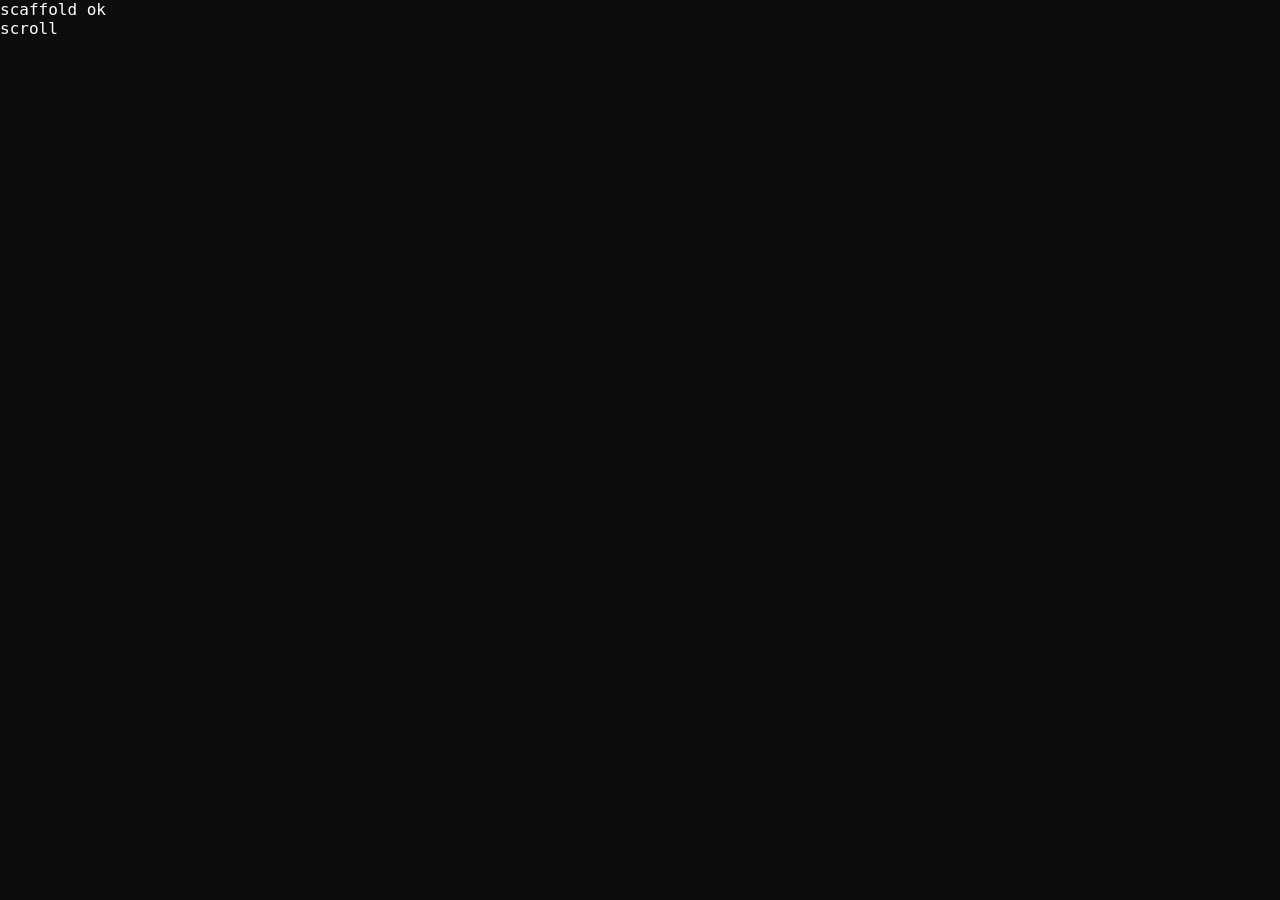
==== index.html @ 96d2d11c "chore: scaffold portfolio, self-host font, vendor GSAP" ====
<!doctype html>
<html lang="en">
<head>
  <meta charset="utf-8" />
  <meta name="viewport" content="width=device-width, initial-scale=1" />
  <title>Anna Belova — Product Designer</title>
  <link rel="preload" href="fonts/IntelOneMono-Medium.woff2" as="font" type="font/woff2" crossorigin />
  <link rel="stylesheet" href="css/styles.css" />
</head>
<body>
  <main id="app"></main>
  <nav id="dots" aria-label="Slide navigation"></nav>
  <div id="scroll-cue" aria-hidden="true">scroll</div>

  <script src="vendor/gsap.min.js"></script>
  <script src="vendor/ScrollTrigger.min.js"></script>
  <script type="module" src="js/main.js"></script>
</body>
</html>
---- css/styles.css ----
@font-face {
  font-family: "Intel One Mono";
  src: url("../fonts/IntelOneMono-Regular.woff2") format("woff2");
  font-weight: 400;
  font-style: normal;
  font-display: swap;
}
@font-face {
  font-family: "Intel One Mono";
  src: url("../fonts/IntelOneMono-Medium.woff2") format("woff2");
  font-weight: 500;
  font-style: normal;
  font-display: swap;
}

:root {
  --bg: #0d0d0d;          /* refined in Task 2 from Figma */
  --fg: #ffffff;
  --muted: #7a7a7a;
  --tag-bg: rgba(255, 255, 255, 0.1);
  --radius: 8px;
}

*, *::before, *::after { box-sizing: border-box; }
html, body { margin: 0; padding: 0; height: 100%; }
body {
  background: var(--bg);
  color: var(--fg);
  font-family: "Intel One Mono", ui-monospace, monospace;
  overflow: hidden;            /* desktop paging owns scroll; overridden on mobile in Task 8 */
}
img { display: block; max-width: 100%; }
a { color: inherit; }
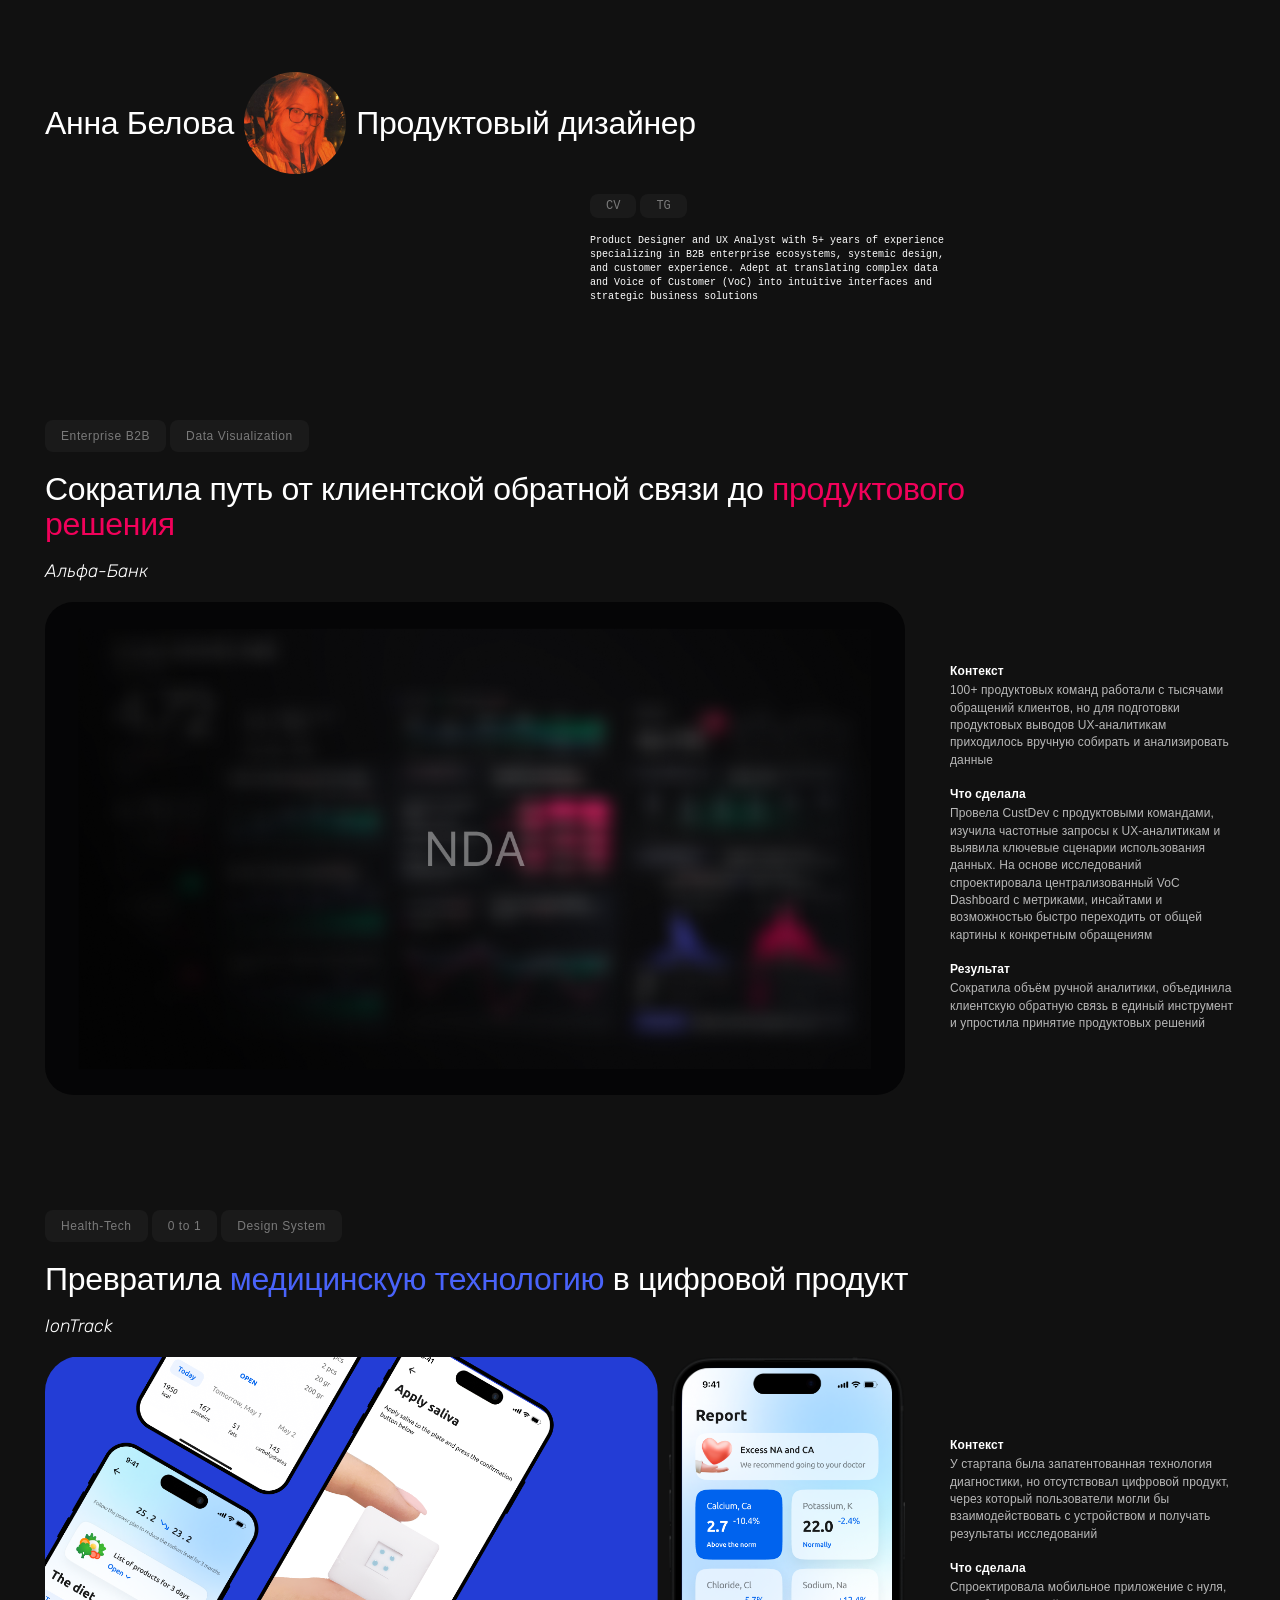
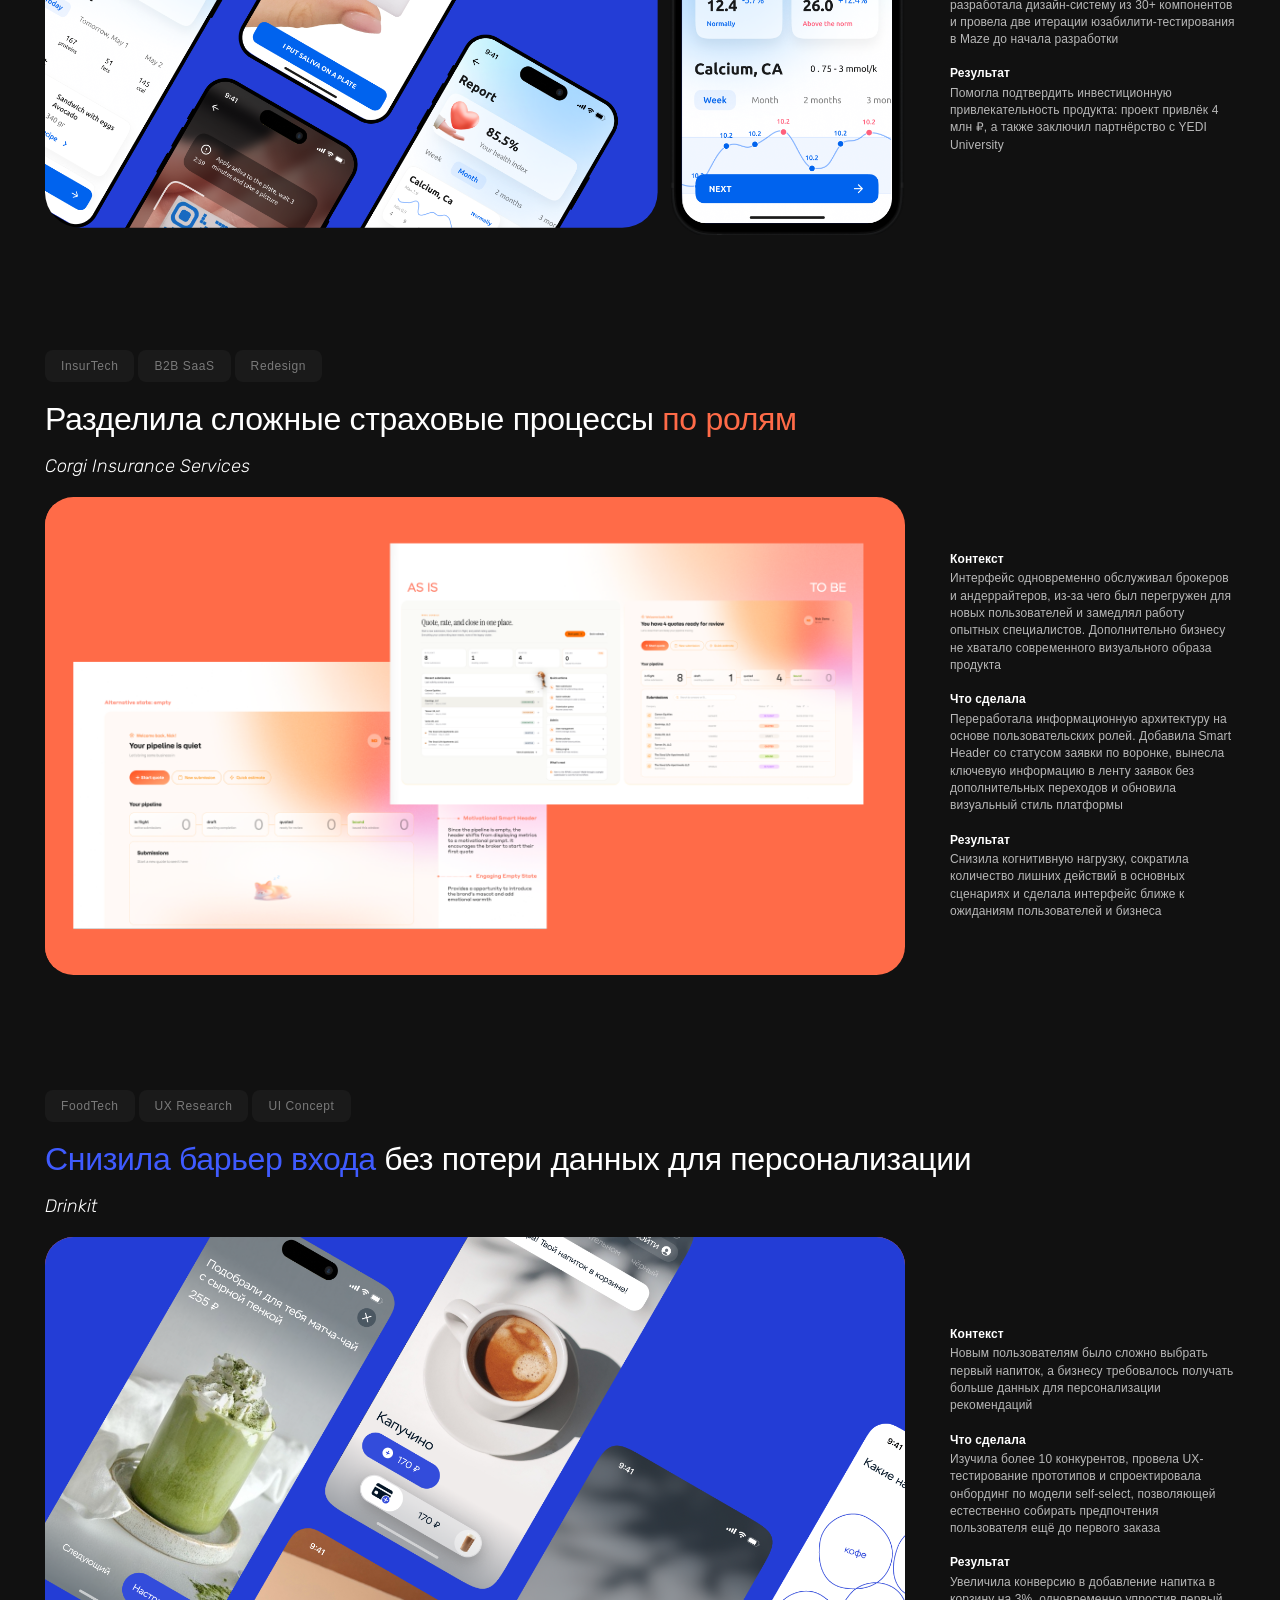
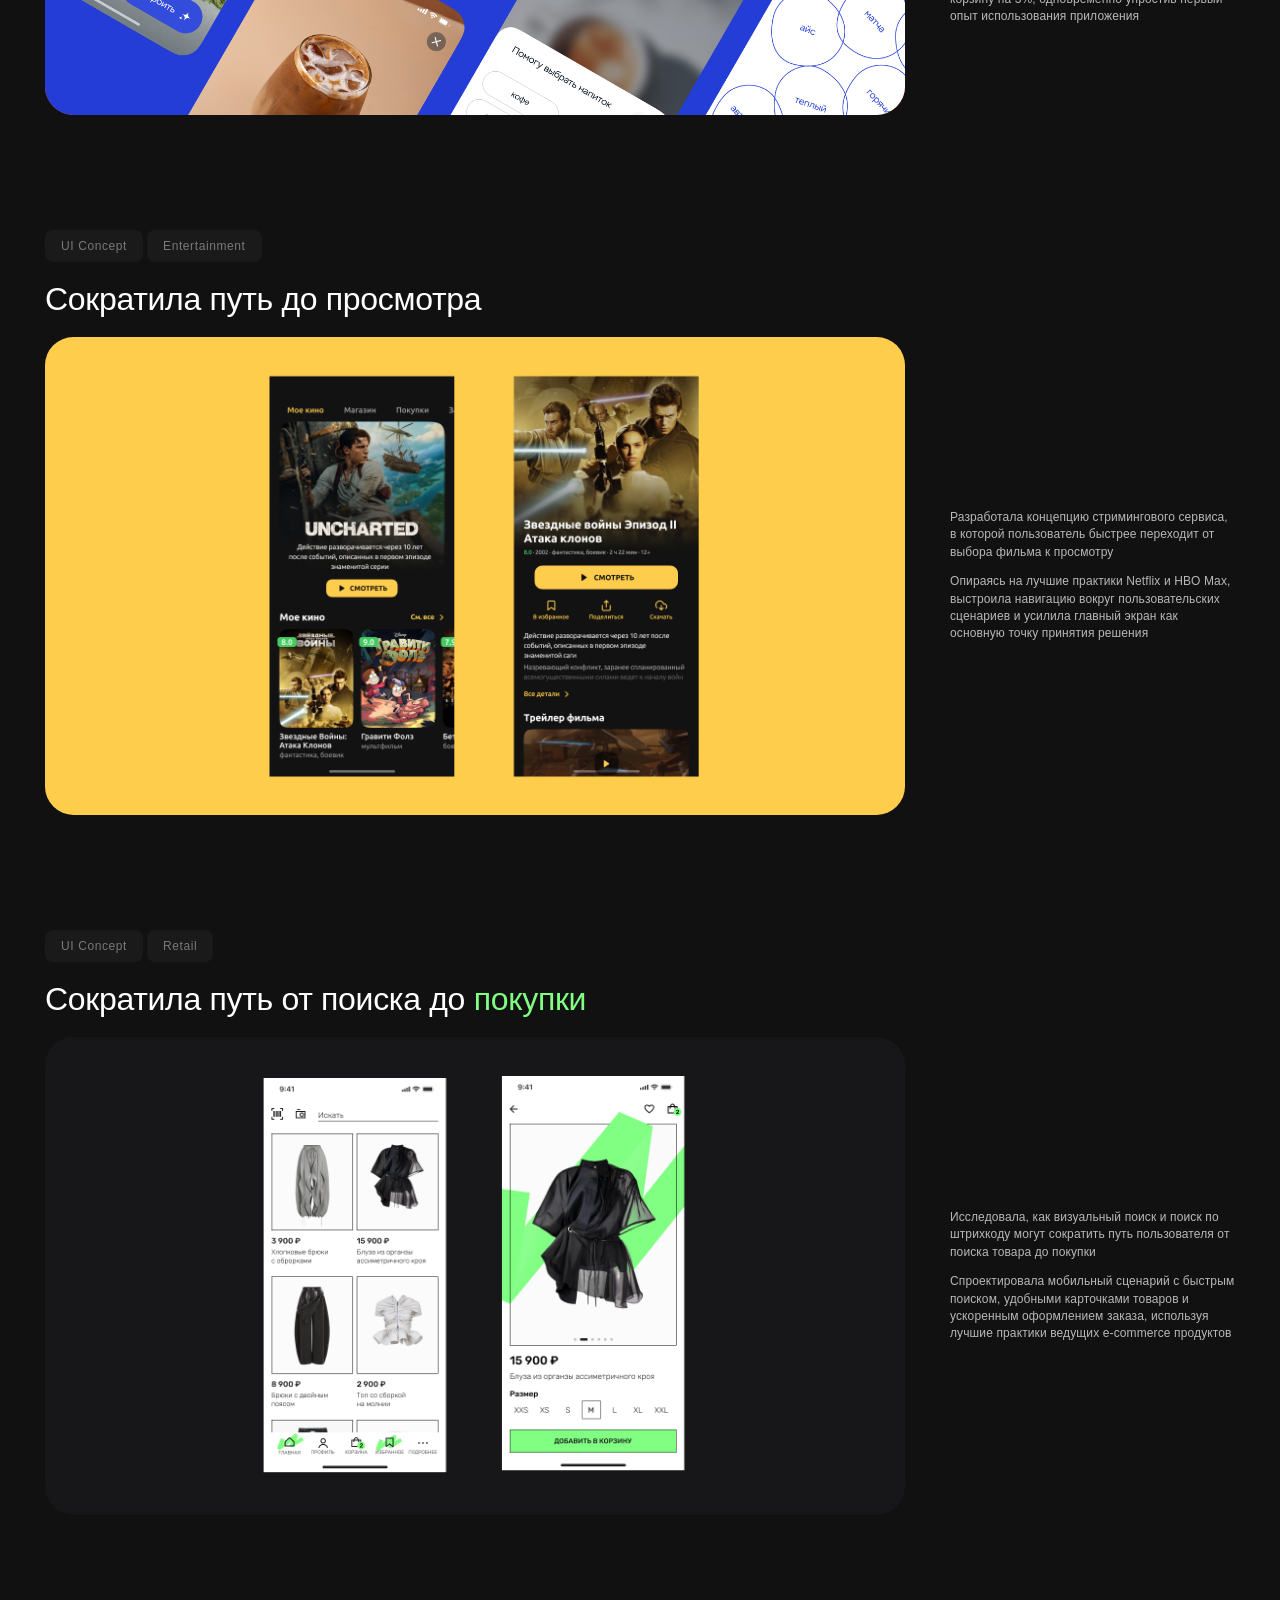
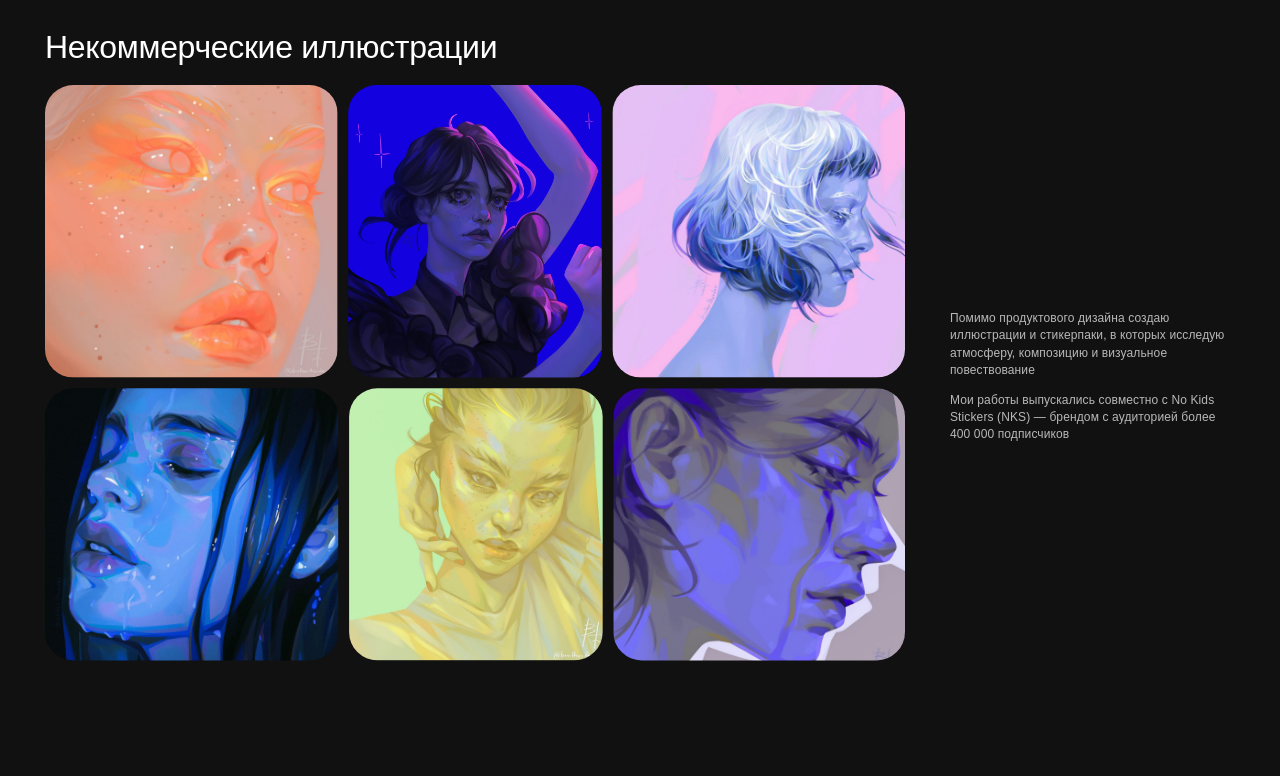
==== commit 5cbf9dd5: "redesign v2: new Figma layout + vertical scroll with reveal-on-enter - Match updated Figma (node 173" ====
--- a/index.html
+++ b/index.html
@@ -1,19 +1,13 @@
 <!doctype html>
-<html lang="en">
+<html lang="ru">
 <head>
   <meta charset="utf-8" />
   <meta name="viewport" content="width=device-width, initial-scale=1" />
-  <title>Anna Belova — Product Designer</title>
-  <link rel="preload" href="fonts/IntelOneMono-Medium.woff2" as="font" type="font/woff2" crossorigin />
+  <title>Анна Белова — Продуктовый дизайнер</title>
   <link rel="stylesheet" href="css/styles.css" />
 </head>
 <body>
   <main id="app"></main>
-  <nav id="dots" aria-label="Slide navigation"></nav>
-  <div id="scroll-cue" aria-hidden="true">scroll</div>
-
-  <script src="vendor/gsap.min.js"></script>
-  <script src="vendor/ScrollTrigger.min.js"></script>
   <script type="module" src="js/main.js"></script>
 </body>
 </html>
--- a/css/styles.css
+++ b/css/styles.css
@@ -1,33 +1,152 @@
+/* ── fonts ───────────────────────────────────────────────────────────── */
 @font-face {
   font-family: "Intel One Mono";
   src: url("../fonts/IntelOneMono-Regular.woff2") format("woff2");
-  font-weight: 400;
-  font-style: normal;
-  font-display: swap;
+  font-weight: 400; font-style: normal; font-display: swap;
 }
 @font-face {
   font-family: "Intel One Mono";
   src: url("../fonts/IntelOneMono-Medium.woff2") format("woff2");
-  font-weight: 500;
-  font-style: normal;
-  font-display: swap;
+  font-weight: 500; font-style: normal; font-display: swap;
+}
+/* Rubik Light Italic — client names (latin + cyrillic) */
+@font-face {
+  font-family: "Rubik";
+  src: url("../fonts/Rubik-300italic-cyrillic.woff2") format("woff2");
+  font-weight: 300; font-style: italic; font-display: swap;
+  unicode-range: U+0301, U+0400-045F, U+0490-0491, U+04B0-04B1, U+2116;
+}
+@font-face {
+  font-family: "Rubik";
+  src: url("../fonts/Rubik-300italic-latin.woff2") format("woff2");
+  font-weight: 300; font-style: italic; font-display: swap;
+  unicode-range: U+0000-00FF, U+0131, U+0152-0153, U+2000-206F, U+2074, U+20AC, U+2122, U+2212, U+2215;
 }
 
 :root {
-  --bg: #0d0d0d;          /* refined in Task 2 from Figma */
+  --bg: #111111;
   --fg: #ffffff;
   --muted: #7a7a7a;
-  --tag-bg: rgba(255, 255, 255, 0.1);
+  --body: rgba(255, 255, 255, 0.7);
+  --tag-bg: rgba(255, 255, 255, 0.04);
   --radius: 8px;
+  /* SF Pro on Apple devices, graceful sans fallback (all have Cyrillic) elsewhere */
+  --font-sans: -apple-system, BlinkMacSystemFont, "SF Pro Text", "SF Pro Display", "Segoe UI", Roboto, "Helvetica Neue", Arial, sans-serif;
+  --font-mono: "Intel One Mono", ui-monospace, "SFMono-Regular", monospace;
+  --font-serif: "Rubik", var(--font-sans);
+  --gutter: clamp(16px, 3.5vw, 48px);
 }
 
 *, *::before, *::after { box-sizing: border-box; }
-html, body { margin: 0; padding: 0; height: 100%; }
+html, body { margin: 0; padding: 0; }
 body {
   background: var(--bg);
   color: var(--fg);
-  font-family: "Intel One Mono", ui-monospace, monospace;
-  overflow: hidden;            /* desktop paging owns scroll; overridden on mobile in Task 8 */
+  font-family: var(--font-sans);
+  -webkit-font-smoothing: antialiased;
+  text-rendering: optimizeLegibility;
 }
 img { display: block; max-width: 100%; }
 a { color: inherit; }
+
+/* ── page container ──────────────────────────────────────────────────── */
+#app {
+  max-width: 1350px;
+  margin: 0 auto;
+  padding: clamp(48px, 8vh, 96px) var(--gutter) clamp(80px, 12vh, 160px);
+  display: flex;
+  flex-direction: column;
+  gap: clamp(64px, 9vw, 132px);
+}
+
+/* ── reveal-on-scroll ────────────────────────────────────────────────── */
+html.js .reveal {
+  opacity: 0;
+  transform: translateY(26px);
+  transition: opacity 0.7s cubic-bezier(0.22, 0.61, 0.36, 1),
+              transform 0.7s cubic-bezier(0.22, 0.61, 0.36, 1);
+  transition-delay: calc(var(--i, 0) * 0.09s);
+  will-change: opacity, transform;
+}
+.block.is-in .reveal { opacity: 1; transform: none; }
+
+/* ── shared pills ────────────────────────────────────────────────────── */
+.pill {
+  display: inline-flex; align-items: center; justify-content: center;
+  background: var(--tag-bg); color: var(--muted); border-radius: var(--radius);
+  white-space: nowrap; text-decoration: none;
+}
+
+/* ── bio ─────────────────────────────────────────────────────────────── */
+.bio { width: 100%; max-width: 914px; display: flex; flex-direction: column; gap: 8px; }
+.bio__headline { display: flex; align-items: center; gap: 10px; }
+.bio__name, .bio__role {
+  font-family: var(--font-sans); font-weight: 500;
+  font-size: clamp(24px, 3.4vw, 32px); line-height: 1.1; letter-spacing: -0.01em;
+}
+.bio__photo {
+  width: clamp(76px, 8vw, 110px); aspect-ratio: 1; border-radius: 50%;
+  object-fit: cover; transform: rotate(-0.36deg); flex: none;
+}
+.bio__meta {
+  margin-top: 12px; margin-left: auto; width: min(369px, 100%);
+  display: flex; flex-direction: column; gap: 16px;
+}
+.bio__tags { display: flex; gap: 4px; }
+.bio__tags .pill { height: 24px; padding: 4px 16px; font-family: var(--font-mono); font-weight: 500; font-size: 12px; }
+.bio__text { margin: 0; font-family: var(--font-mono); font-size: 10px; line-height: 1.4; }
+
+/* ── case block ──────────────────────────────────────────────────────── */
+.case { display: flex; flex-direction: column; gap: 20px; }
+.case__tags { display: flex; flex-wrap: wrap; gap: 4px; }
+.case__tags .pill {
+  height: 32px; padding: 4px 16px;
+  font-family: var(--font-sans); font-weight: 500; font-size: 12px; letter-spacing: 0.05em;
+}
+.case__title {
+  margin: 0; max-width: 970px;
+  font-family: var(--font-sans); font-weight: 500;
+  font-size: clamp(24px, 3.4vw, 32px); line-height: 1.1; letter-spacing: -0.01em;
+}
+.case__title .accent { color: var(--accent, var(--fg)); }
+.case__client {
+  margin: 0; font-family: var(--font-serif); font-weight: 300; font-style: italic;
+  font-size: clamp(15px, 1.8vw, 18px); line-height: 1.1; color: var(--fg);
+}
+
+.case__row { display: flex; align-items: center; gap: var(--gutter); }
+.case__media { flex: 1 1 0; min-width: 0; }
+.case__body {
+  flex: 0 0 clamp(210px, 24%, 300px);
+  display: flex; flex-direction: column;
+  font-family: var(--font-sans); font-size: 12px; line-height: 1.45; letter-spacing: 0.01em;
+}
+.case__body p { margin: 0; color: var(--body); }
+.case__body p + p { margin-top: 1em; }
+.case__body p.h { color: var(--fg); font-weight: 700; margin-top: 1.4em; }
+.case__body p.h:first-child { margin-top: 0; }
+.case__body p.h + p { margin-top: 0.15em; }
+
+/* ── showcase (image box, scaled from design px) ─────────────────────── */
+.showcase-wrap { position: relative; width: 100%; }
+.showcase {
+  position: absolute; top: 0; left: 0;
+  transform-origin: top left; overflow: hidden;
+}
+.layer { position: absolute; overflow: hidden; }
+.layer__img { position: absolute; display: block; max-width: none; }
+
+/* ── mobile / narrow ─────────────────────────────────────────────────── */
+@media (max-width: 860px) {
+  .case__row { flex-direction: column; align-items: stretch; gap: 20px; }
+  .case__media { width: 100%; }
+  .case__body { flex: none; width: 100%; max-width: 520px; }
+  .bio { max-width: 100%; }
+  .bio__headline { flex-wrap: wrap; }
+  .bio__meta { margin-left: 0; width: 100%; }
+}
+
+/* ── reduced motion ──────────────────────────────────────────────────── */
+@media (prefers-reduced-motion: reduce) {
+  html.js .reveal { opacity: 1 !important; transform: none !important; transition: none; }
+}
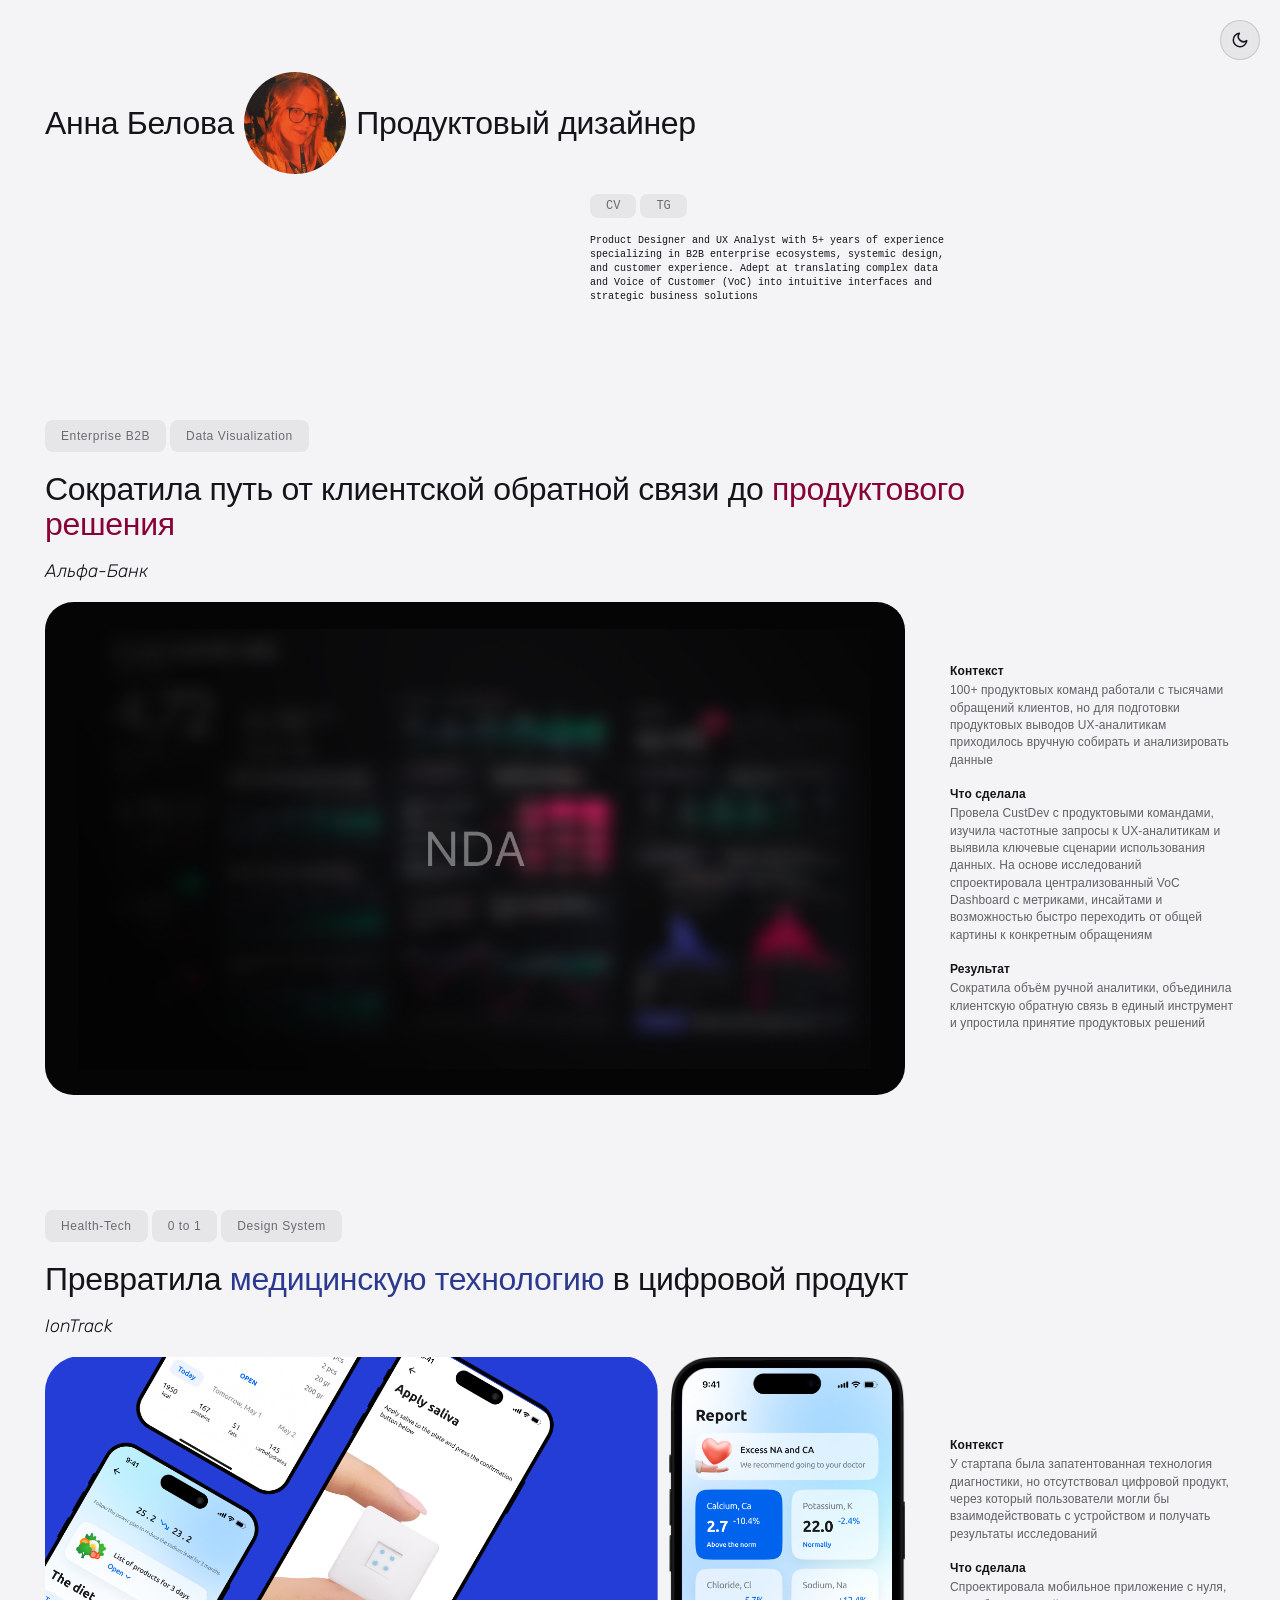
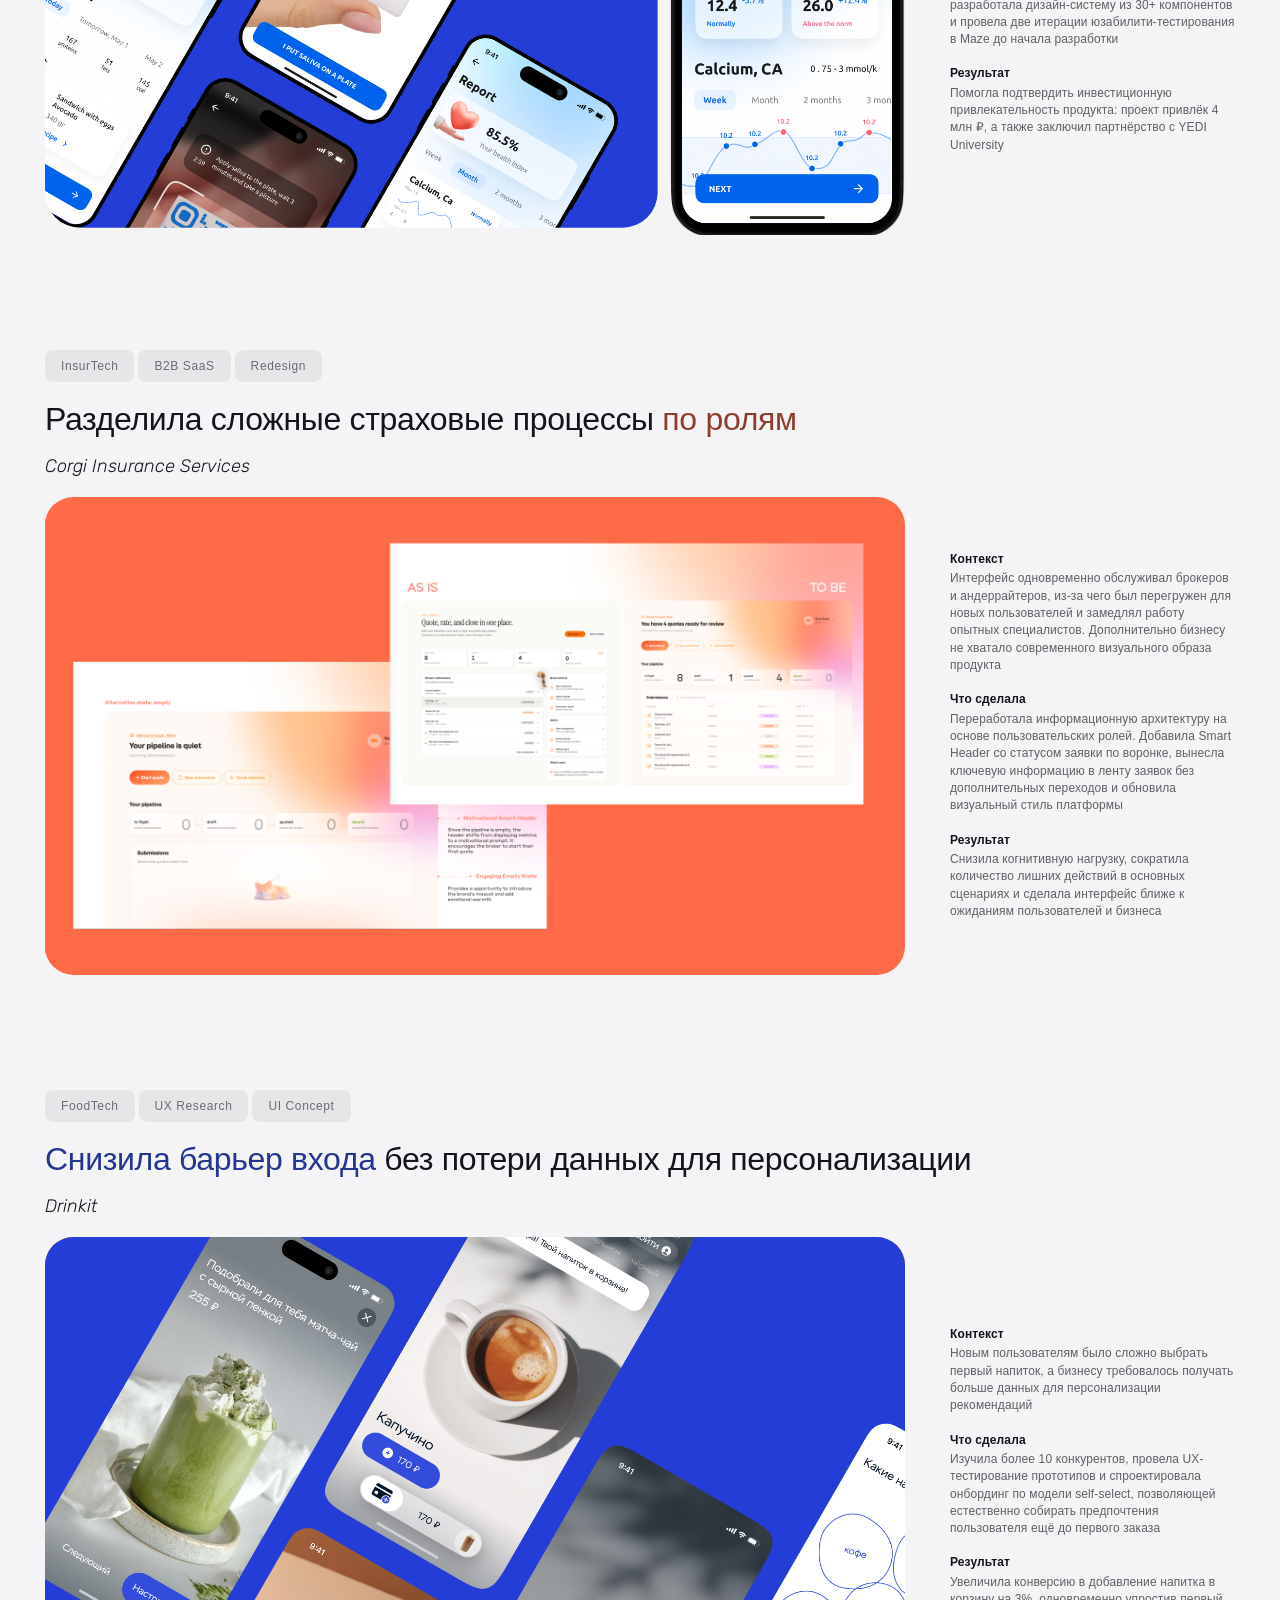
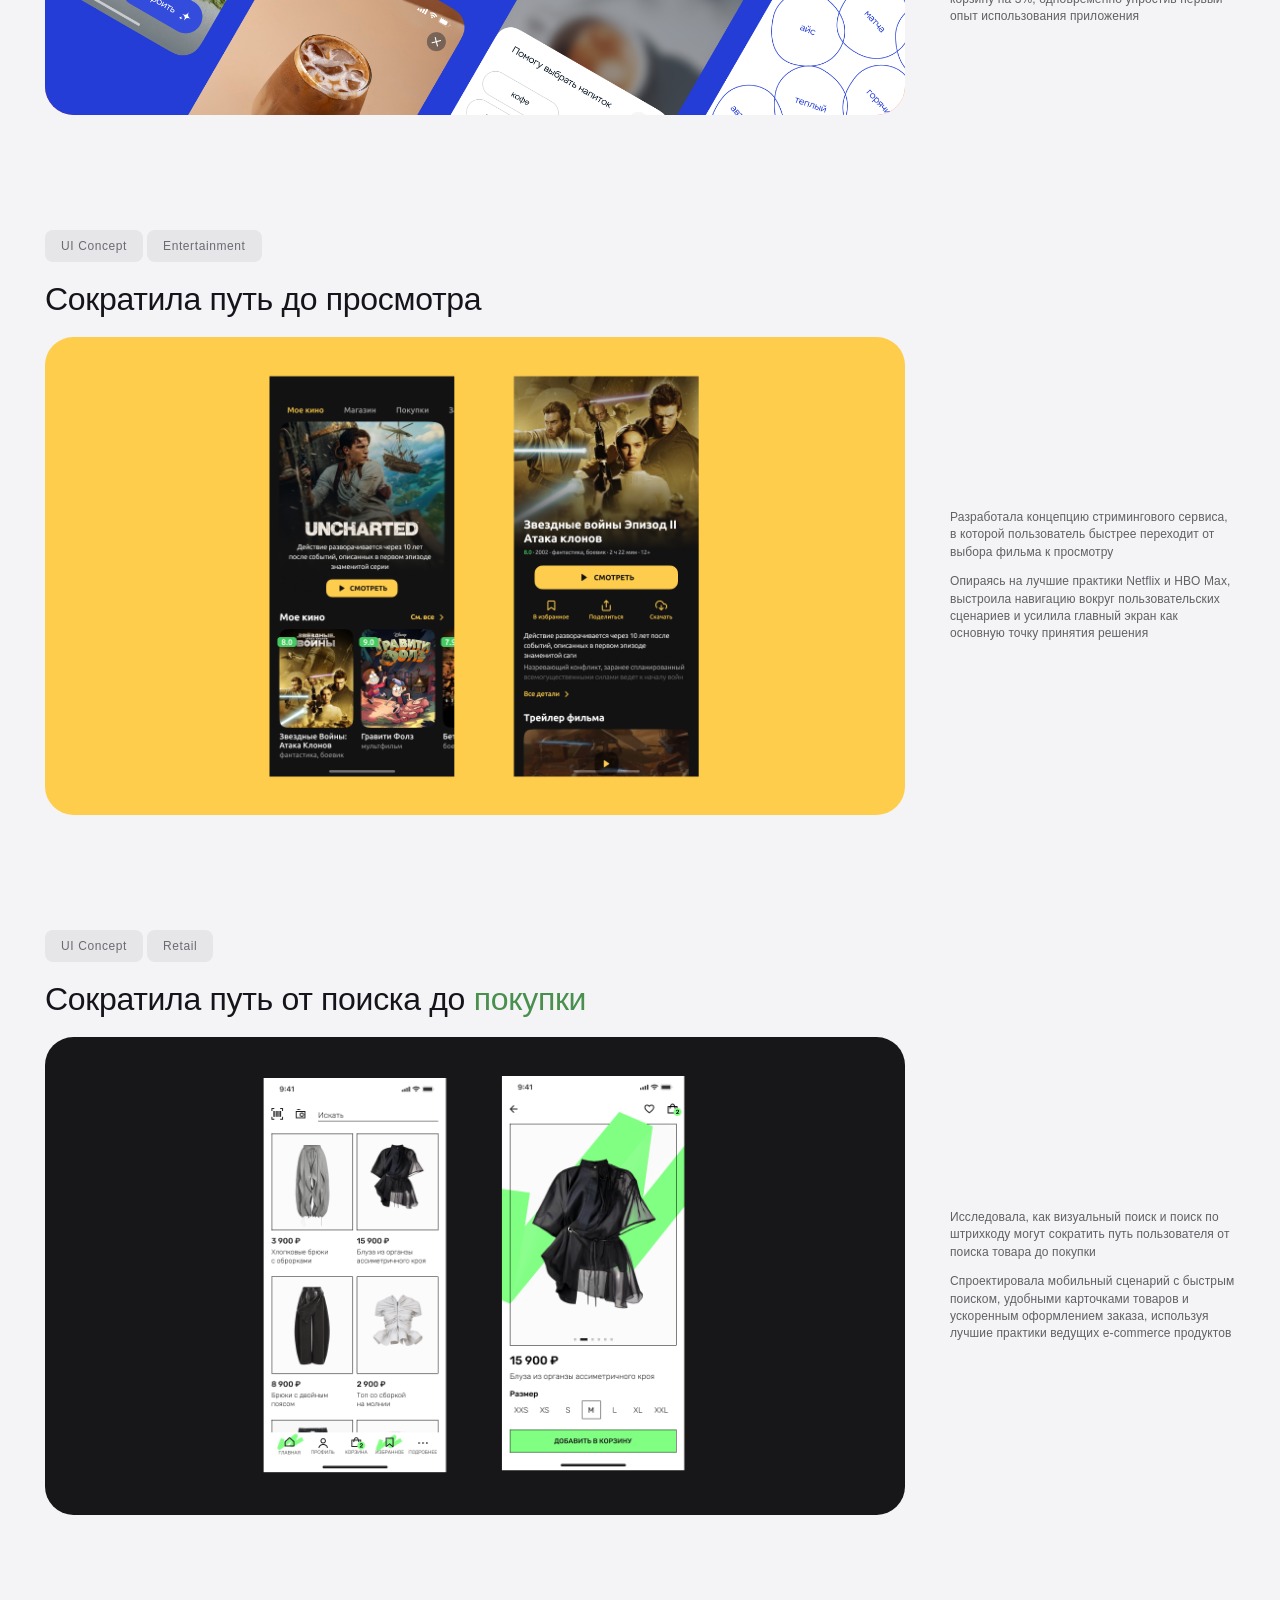
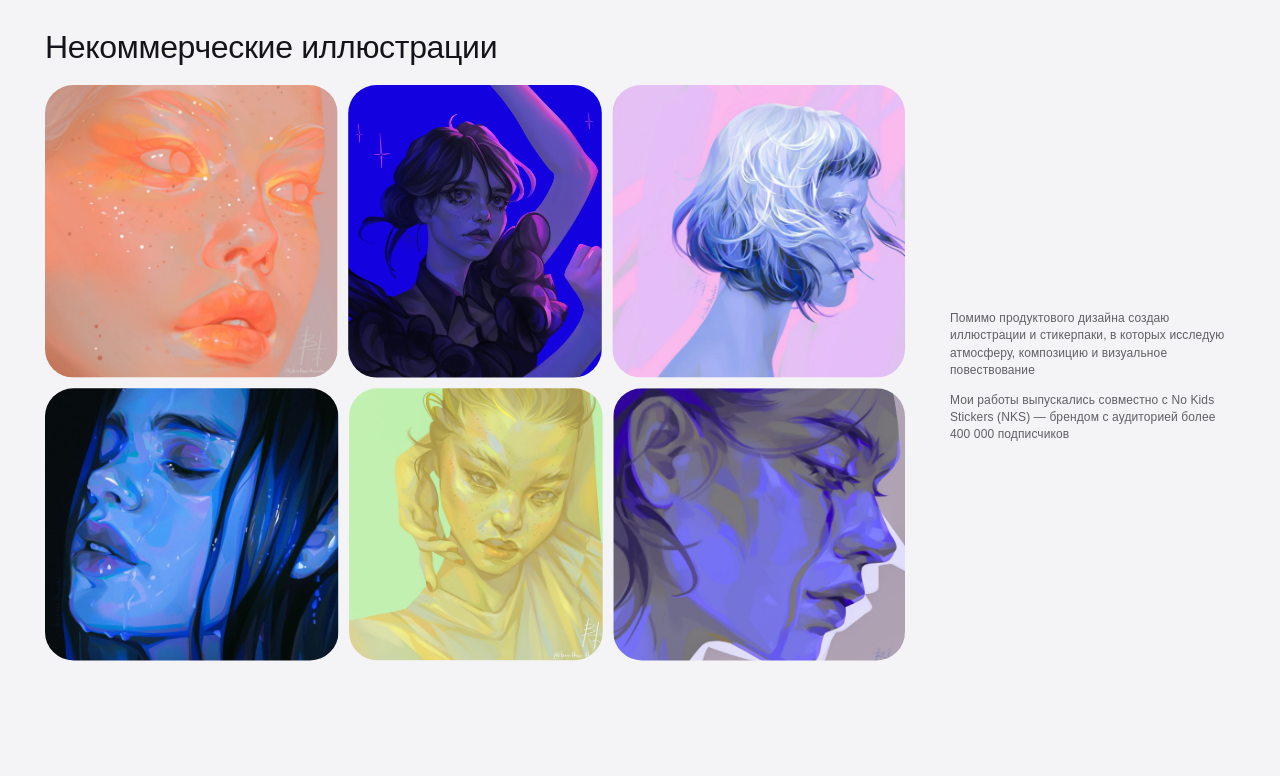
==== commit a74da237: "feat: light/dark theme support + Dark Reader lock - CSS-variable theming: dark (default) + light pal" ====
--- a/index.html
+++ b/index.html
@@ -3,10 +3,21 @@
 <head>
   <meta charset="utf-8" />
   <meta name="viewport" content="width=device-width, initial-scale=1" />
+  <meta name="color-scheme" content="light dark" />
+  <!-- The site manages its own light/dark theme — tell Dark Reader to stand down. -->
+  <meta name="darkreader-lock" />
   <title>Анна Белова — Продуктовый дизайнер</title>
+  <!-- Apply saved theme before paint to avoid a flash. -->
+  <script>
+    try {
+      var t = localStorage.getItem("theme");
+      if (t === "light" || t === "dark") document.documentElement.dataset.theme = t;
+    } catch (e) {}
+  </script>
   <link rel="stylesheet" href="css/styles.css" />
 </head>
 <body>
+  <button id="theme-toggle" type="button" aria-label="Переключить тему"></button>
   <main id="app"></main>
   <script type="module" src="js/main.js"></script>
 </body>
--- a/css/styles.css
+++ b/css/styles.css
@@ -24,17 +24,54 @@
 }
 
 :root {
+  color-scheme: dark;
   --bg: #111111;
   --fg: #ffffff;
   --muted: #7a7a7a;
   --body: rgba(255, 255, 255, 0.7);
   --tag-bg: rgba(255, 255, 255, 0.04);
+  --line: rgba(255, 255, 255, 0.14);
   --radius: 8px;
   /* SF Pro on Apple devices, graceful sans fallback (all have Cyrillic) elsewhere */
   --font-sans: -apple-system, BlinkMacSystemFont, "SF Pro Text", "SF Pro Display", "Segoe UI", Roboto, "Helvetica Neue", Arial, sans-serif;
   --font-mono: "Intel One Mono", ui-monospace, "SFMono-Regular", monospace;
   --font-serif: "Rubik", var(--font-sans);
   --gutter: clamp(16px, 3.5vw, 48px);
+}
+
+/* Light theme — surfaces/text swap; accent colors + image backgrounds keep
+   their brand values. Applied on explicit choice, or on system pref when the
+   user hasn't overridden. */
+:root[data-theme="light"] {
+  color-scheme: light;
+  --bg: #f4f4f6;
+  --fg: #14141a;
+  --muted: #6a6a72;
+  --body: rgba(20, 20, 26, 0.66);
+  --tag-bg: rgba(20, 20, 26, 0.06);
+  --line: rgba(20, 20, 26, 0.14);
+}
+@media (prefers-color-scheme: light) {
+  :root:not([data-theme="dark"]) {
+    color-scheme: light;
+    --bg: #f4f4f6;
+    --fg: #14141a;
+    --muted: #6a6a72;
+    --body: rgba(20, 20, 26, 0.66);
+    --tag-bg: rgba(20, 20, 26, 0.06);
+    --line: rgba(20, 20, 26, 0.14);
+  }
+}
+
+/* Darken per-case title accents on light backgrounds so light hues (e.g. the
+   green highlight) stay readable. */
+:root[data-theme="light"] .case__title {
+  --accent-ink: color-mix(in srgb, var(--accent, currentColor) 55%, #06060c);
+}
+@media (prefers-color-scheme: light) {
+  :root:not([data-theme="dark"]) .case__title {
+    --accent-ink: color-mix(in srgb, var(--accent, currentColor) 55%, #06060c);
+  }
 }
 
 *, *::before, *::after { box-sizing: border-box; }
@@ -49,6 +86,20 @@
 img { display: block; max-width: 100%; }
 a { color: inherit; }
 
+/* ── theme toggle ────────────────────────────────────────────────────── */
+#theme-toggle {
+  position: fixed; top: 20px; right: 20px; z-index: 20;
+  width: 40px; height: 40px; padding: 0;
+  display: grid; place-items: center;
+  border: 1px solid var(--line); border-radius: 50%;
+  background: var(--tag-bg); color: var(--fg);
+  cursor: pointer; -webkit-backdrop-filter: blur(6px); backdrop-filter: blur(6px);
+  transition: background 0.2s, border-color 0.2s, transform 0.2s;
+}
+#theme-toggle:hover { transform: scale(1.06); border-color: color-mix(in srgb, var(--fg) 30%, transparent); }
+#theme-toggle:focus-visible { outline: 2px solid var(--fg); outline-offset: 3px; }
+#theme-toggle svg { width: 18px; height: 18px; display: block; }
+
 /* ── page container ──────────────────────────────────────────────────── */
 #app {
   max-width: 1350px;
@@ -108,7 +159,7 @@
   font-family: var(--font-sans); font-weight: 500;
   font-size: clamp(24px, 3.4vw, 32px); line-height: 1.1; letter-spacing: -0.01em;
 }
-.case__title .accent { color: var(--accent, var(--fg)); }
+.case__title .accent { color: var(--accent-ink, var(--accent, var(--fg))); }
 .case__client {
   margin: 0; font-family: var(--font-serif); font-weight: 300; font-style: italic;
   font-size: clamp(15px, 1.8vw, 18px); line-height: 1.1; color: var(--fg);
